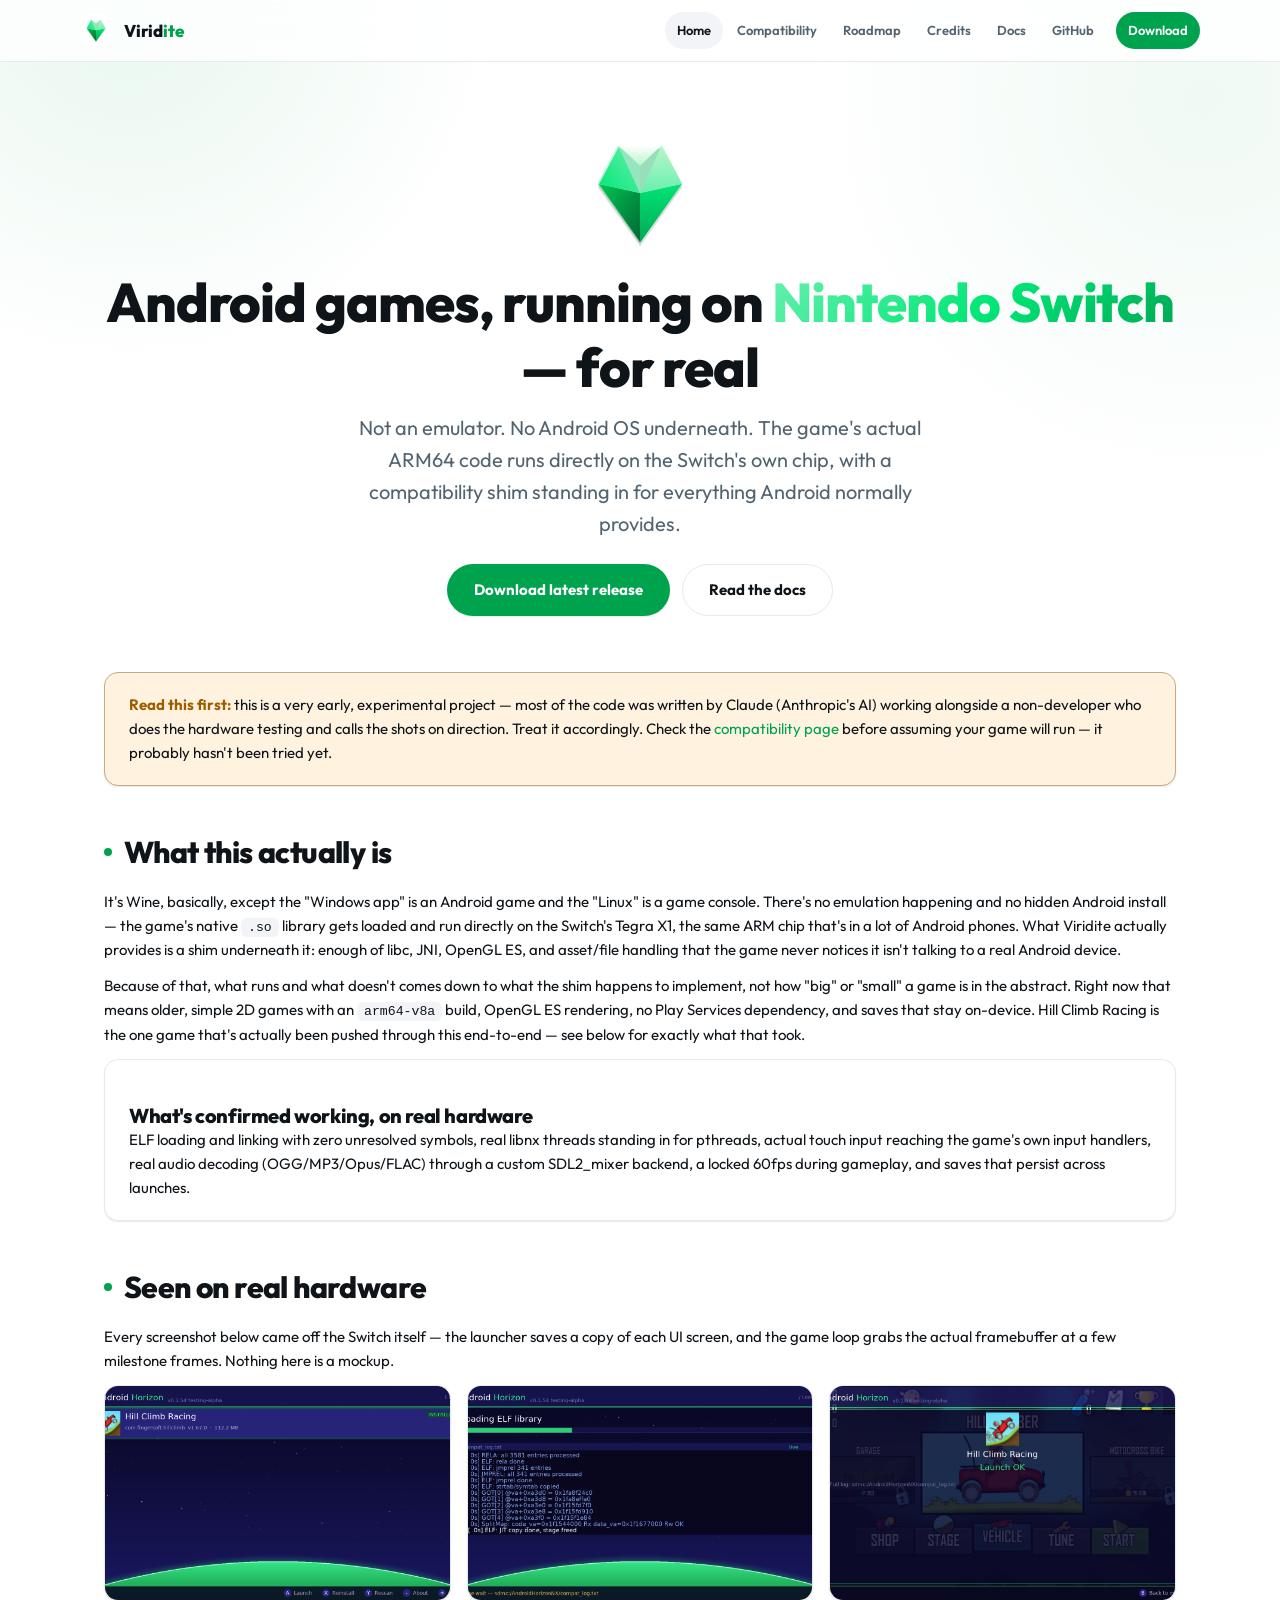
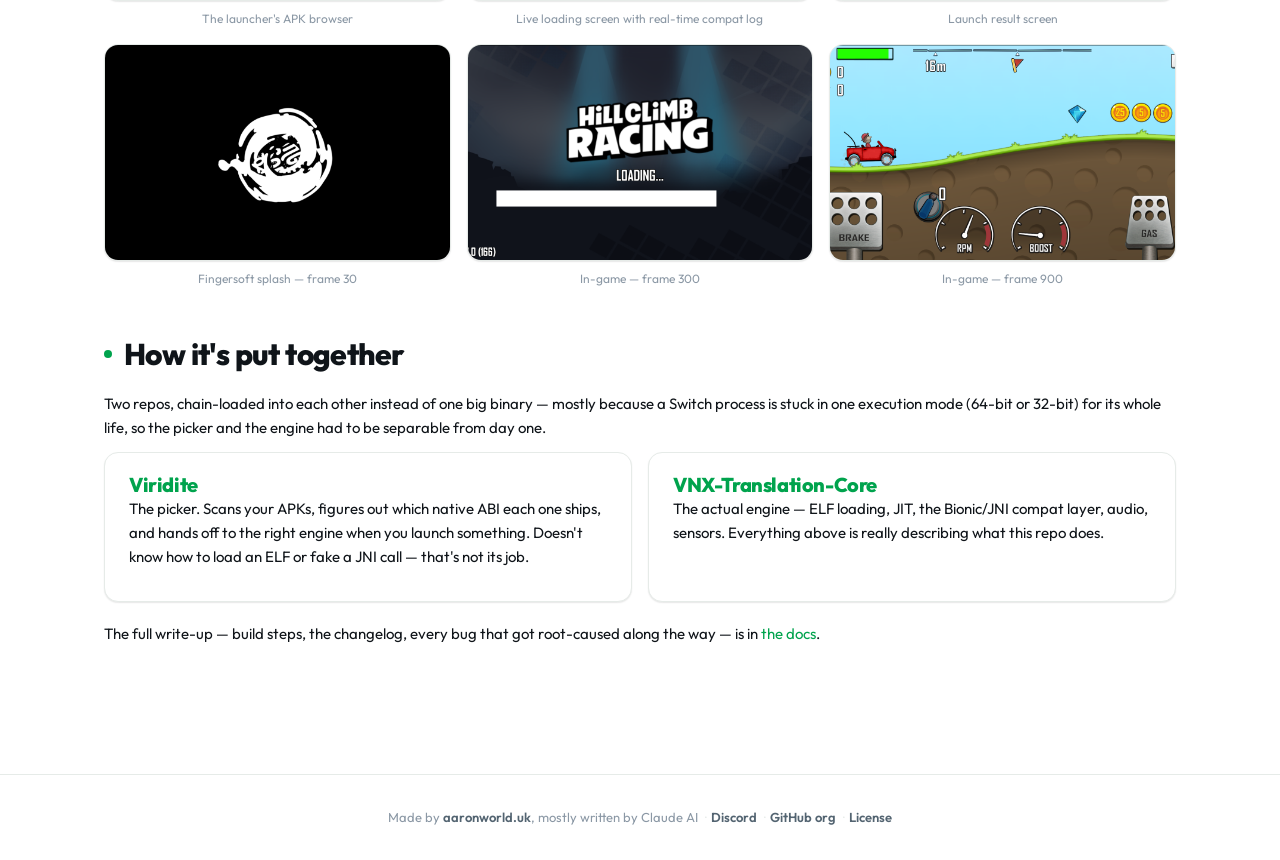
==== index.html @ f09b1d7d "site: point Download at /releases, not /tags The tags page only offers GitHub's auto-generated sourc" ====
<!DOCTYPE html>
<html lang="en">
<head>
<title>Viridite — Android games, natively on Switch</title>
<meta charset="utf-8">
<meta name="viewport" content="width=device-width, initial-scale=1">
<meta name="description" content="A compatibility/translation layer that runs Android NDK games directly on Nintendo Switch's Horizon OS — no Android OS, no emulator.">
<meta property="og:title" content="Viridite">
<meta property="og:description" content="Run Android NDK games natively on Nintendo Switch's Horizon OS — no Android OS, no emulator, no VM.">
<meta property="og:image" content="https://viridite.aaronworld.uk/assets/img/screenshots/ui_menu.png">
<meta property="og:type" content="website">
<meta name="twitter:card" content="summary_large_image">
<link rel="canonical" href="https://viridite.aaronworld.uk/">
<link rel="icon" href="assets/img/logo.svg">
<link rel="stylesheet" href="assets/style.css?v=9">
<script type="application/ld+json">
{
  "@context": "https://schema.org",
  "@type": "SoftwareApplication",
  "name": "Viridite",
  "applicationCategory": "Emulator",
  "operatingSystem": "Nintendo Switch (Horizon OS)",
  "description": "A compatibility/translation layer that runs Android NDK games natively on Nintendo Switch's Horizon OS — no Android OS, no emulator, no VM.",
  "url": "https://viridite.aaronworld.uk/",
  "codeRepository": "https://github.com/Viridite/Viridite",
  "license": "https://github.com/Viridite/Viridite/blob/main/LICENSE",
  "author": { "@type": "Person", "name": "aaronworld.uk", "url": "https://aaronworld.uk" }
}
</script>
</head>

<body>
<header class="site">
  <div class="wrap bar">
    <img class="logo" src="assets/img/logo.svg" alt="">
    <span class="brand">Virid<span>ite</span></span>
    <button type="button" class="nav-toggle" id="nav-toggle" aria-controls="nav-menu" aria-label="Toggle navigation" aria-expanded="false">
      <svg viewBox="0 0 24 24" fill="none" stroke="currentColor" stroke-width="2" stroke-linecap="round"><line x1="3" y1="6" x2="21" y2="6"></line><line x1="3" y1="12" x2="21" y2="12"></line><line x1="3" y1="18" x2="21" y2="18"></line></svg>
    </button>
    <nav class="site" id="nav-menu" aria-label="Main">
      <a href="/" class="active">Home</a>
      <a href="compatibility">Compatibility</a>
      <a href="roadmap">Roadmap</a>
      <a href="credits">Credits</a>
      <a href="docs">Docs</a>
      <a href="https://github.com/Viridite">GitHub</a>
      <a class="cta" href="https://github.com/Viridite/Viridite/releases">Download</a>
    </nav>
  </div>
</header>

<main>
  <div class="wrap">

    <div class="hero">
      <img class="logo-lg" src="assets/img/logo.svg" alt="Viridite logo">
      <h1>Android games, running on <span>Nintendo Switch</span> — for real</h1>
      <p class="tagline">Not an emulator. No Android OS underneath. The game's actual ARM64 code runs directly on the Switch's own chip, with a compatibility shim standing in for everything Android normally provides.</p>
      <div class="btn-row">
        <a class="btn primary" href="https://github.com/Viridite/Viridite/releases">Download latest release</a>
        <a class="btn secondary" href="docs">Read the docs</a>
      </div>
    </div>

    <div class="callout warn">
      <strong>Read this first:</strong> this is a very early, experimental project — most of the code was written by Claude (Anthropic's AI) working alongside a non-developer who does the hardware testing and calls the shots on direction. Treat it accordingly. Check the <a href="compatibility">compatibility page</a> before assuming your game will run — it probably hasn't been tried yet.
    </div>

    <section>
      <h2>What this actually is</h2>
      <p>It's Wine, basically, except the "Windows app" is an Android game and the "Linux" is a game console. There's no emulation happening and no hidden Android install — the game's native <code>.so</code> library gets loaded and run directly on the Switch's Tegra X1, the same ARM chip that's in a lot of Android phones. What Viridite actually provides is a shim underneath it: enough of libc, JNI, OpenGL ES, and asset/file handling that the game never notices it isn't talking to a real Android device.</p>
      <p>Because of that, what runs and what doesn't comes down to what the shim happens to implement, not how "big" or "small" a game is in the abstract. Right now that means older, simple 2D games with an <code>arm64-v8a</code> build, OpenGL ES rendering, no Play Services dependency, and saves that stay on-device. Hill Climb Racing is the one game that's actually been pushed through this end-to-end — see below for exactly what that took.</p>
      <div class="card">
        <h3>What's confirmed working, on real hardware</h3>
        <p style="margin-bottom:0">ELF loading and linking with zero unresolved symbols, real libnx threads standing in for pthreads, actual touch input reaching the game's own input handlers, real audio decoding (OGG/MP3/Opus/FLAC) through a custom SDL2_mixer backend, a locked 60fps during gameplay, and saves that persist across launches.</p>
      </div>
    </section>

    <section>
      <h2>Seen on real hardware</h2>
      <p>Every screenshot below came off the Switch itself — the launcher saves a copy of each UI screen, and the game loop grabs the actual framebuffer at a few milestone frames. Nothing here is a mockup.</p>
      <div class="shots">
        <figure>
          <div class="frame"><img src="assets/img/screenshots/ui_menu.png" alt="APK browser" loading="lazy" decoding="async"></div>
          <figcaption>The launcher's APK browser</figcaption>
        </figure>
        <figure>
          <div class="frame"><img src="assets/img/screenshots/ui_loading.png" alt="Loading screen" loading="lazy" decoding="async"></div>
          <figcaption>Live loading screen with real-time compat log</figcaption>
        </figure>
        <figure>
          <div class="frame"><img src="assets/img/screenshots/ui_result.png" alt="Result screen" loading="lazy" decoding="async"></div>
          <figcaption>Launch result screen</figcaption>
        </figure>
        <figure>
          <div class="frame"><img src="assets/img/screenshots/game_frame30.png" alt="Game splash frame" loading="lazy" decoding="async"></div>
          <figcaption>Fingersoft splash — frame 30</figcaption>
        </figure>
        <figure>
          <div class="frame"><img src="assets/img/screenshots/game_frame300.png" alt="Game frame 300" loading="lazy" decoding="async"></div>
          <figcaption>In-game — frame 300</figcaption>
        </figure>
        <figure>
          <div class="frame"><img src="assets/img/screenshots/game_frame900.png" alt="Game frame 900" loading="lazy" decoding="async"></div>
          <figcaption>In-game — frame 900</figcaption>
        </figure>
      </div>
    </section>

    <section>
      <h2>How it's put together</h2>
      <p>Two repos, chain-loaded into each other instead of one big binary — mostly because a Switch process is stuck in one execution mode (64-bit or 32-bit) for its whole life, so the picker and the engine had to be separable from day one.</p>
      <div class="repo-links">
        <div class="card">
          <h3><a href="https://github.com/Viridite/Viridite">Viridite</a></h3>
          <p>The picker. Scans your APKs, figures out which native ABI each one ships, and hands off to the right engine when you launch something. Doesn't know how to load an ELF or fake a JNI call — that's not its job.</p>
        </div>
        <div class="card">
          <h3><a href="https://github.com/Viridite/VNX-Translation-Core">VNX-Translation-Core</a></h3>
          <p>The actual engine — ELF loading, JIT, the Bionic/JNI compat layer, audio, sensors. Everything above is really describing what this repo does.</p>
        </div>
      </div>
      <p style="margin-top:var(--sp-5)">The full write-up — build steps, the changelog, every bug that got root-caused along the way — is in <a href="docs">the docs</a>.</p>
    </section>

  </div>
</main>

<footer class="site">
  <div class="wrap">
    Made by <a href="https://aaronworld.uk">aaronworld.uk</a>, mostly written by Claude AI
    <span class="dot">·</span><a href="https://discord.gg/EXpgrAJh">Discord<span id="discord-count"></span></a>
    <span class="dot">·</span><a href="https://github.com/Viridite">GitHub org</a>
    <span class="dot">·</span><a href="https://github.com/Viridite/Viridite/blob/main/LICENSE">License</a>
  </div>
</footer>

<script>
(function () {
  var toggle = document.getElementById("nav-toggle");
  var menu = document.getElementById("nav-menu");
  if (!toggle || !menu) return;
  toggle.addEventListener("click", function () {
    var open = menu.classList.toggle("open");
    toggle.setAttribute("aria-expanded", open ? "true" : "false");
  });
  menu.querySelectorAll("a").forEach(function (a) {
    a.addEventListener("click", function () {
      menu.classList.remove("open");
      toggle.setAttribute("aria-expanded", "false");
    });
  });
})();
</script>

<script>
(function () {
  var ONLINE_THRESHOLD = 25;
  fetch("https://discord.com/api/guilds/1523655566851969034/widget.json")
    .then(function (r) { return r.ok ? r.json() : null; })
    .then(function (data) {
      if (data && typeof data.presence_count === "number" && data.presence_count >= ONLINE_THRESHOLD) {
        document.getElementById("discord-count").textContent = " (" + data.presence_count + " online)";
      }
    })
    .catch(function () {});
})();
</script>
</body>
</html>
---- assets/style.css ----
/* Outfit — a geometric humanist sans under the SIL Open Font License (free
   for any use), used as a clean, license-safe stand-in for Google Sans /
   Product Sans (which are proprietary). Served from Google Fonts (OFL). */
@import url('https://fonts.googleapis.com/css2?family=Outfit:wght@400;500;600;700;800&display=swap');

/* ═══════════════════════════════════════════════════════════════════════
   Viridite — design system v2

   Rebuilt from scratch. Two real reference points instead of vibes:

   1. Color — the Viridite jade palette (light + dark blocks below):
      sky #0e0d35 (corner) → #17165a (mid), planet #31e783 (highlight) →
      #21b74c (shadow). Every accent below is a WCAG-checked descendant of
      those exact pixels, not a re-guess (see the light/dark blocks).

   2. Structure — pulled from Bluesky's actual open-source client
      (bluesky-social/social-app, src/alf/): system-ui-first font stack,
      and their breakpoint philosophy (~500 / ~800 / ~1300) instead of the
      conventional 768/1024 pair, which is what's used below. Not their
      blue — that's a different product's brand color, not "inspiration."

   Type/spacing are on real modular scales instead of ad hoc values so
   every page shares one rhythm rather than each hero picking its own
   font-size inline (the old version did this — gone now).
   ═══════════════════════════════════════════════════════════════════════ */

:root {
  /* ---- Light palette (default) ---- */
  --bg:          #ffffff;
  --bg-alt:      #f7f8fa;
  --surface:     #ffffff;
  --surface-2:   #f2f4f7;
  --text:        #0f1419;
  --text-dim:    #536471;
  --text-mute:   #8b98a5;
  --border:      #e6ebe8;
  --accent:      #00a34d;
  --accent-hover:#008a41;
  --accent-ink:  #ffffff;
  --warn:        #a15c00;
  --warn-bg:     #fff3e0;
  --danger:      #d5304f;
  --danger-bg:   #fdecee;
  --shadow-sm:   0 1px 2px rgba(15, 20, 25, 0.06), 0 1px 1px rgba(15, 20, 25, 0.04);
  --shadow-md:   0 8px 24px rgba(15, 20, 25, 0.08), 0 2px 6px rgba(15, 20, 25, 0.05);
  --shadow-lg:   0 20px 48px rgba(15, 20, 25, 0.12), 0 6px 16px rgba(15, 20, 25, 0.06);
  color-scheme: light;

  /* ---- Radii ---- */
  --radius-sm:   8px;
  --radius-md:   14px;
  --radius-lg:   22px;
  --radius-pill: 999px;

  /* ---- Type scale (modular, ~1.2 ratio) ---- */
  --fs-xs:   0.75rem;
  --fs-sm:   0.8125rem;
  --fs-base: 0.9375rem;
  --fs-md:   1.0625rem;
  --fs-lg:   1.25rem;
  --fs-xl:   1.5rem;
  --fs-2xl:  1.875rem;
  --fs-3xl:  2.25rem;
  --fs-hero: clamp(2rem, 4.4vw, 3.05rem);

  /* ---- Spacing scale (4px base) ---- */
  --sp-1: 4px;  --sp-2: 8px;   --sp-3: 12px;  --sp-4: 16px;
  --sp-5: 20px; --sp-6: 24px;  --sp-8: 32px;  --sp-10: 40px;
  --sp-12: 48px; --sp-16: 64px; --sp-20: 80px;

  --max-w: 1120px;
  --font-sans: "Outfit", system-ui, -apple-system, BlinkMacSystemFont, "Segoe UI", Roboto, Helvetica, Arial, sans-serif, "Apple Color Emoji", "Segoe UI Emoji";
  --font-mono: ui-monospace, SFMono-Regular, Menlo, Consolas, monospace;
}

/* ---- Dark palette — "inside a green gemstone": deep teal-green darks with a
   jade accent, fitting the name (Viridite is a green mineral), not navy. ---- */
@media (prefers-color-scheme: dark) {
  :root {
    --bg:        #06140f;
    --bg-alt:    #0a1e16;
    --surface:   #0f2a20;
    --surface-2: #14352a;
    --text:      #e6f1ea;
    --text-dim:  #9db8ab;
    --text-mute: #6d8a7c;
    --border:    #245043;
    --accent:    #00e676;
    --accent-hover:#5cf29e;
    --accent-ink:#04140c;
    --warn:      #f0b94d;
    --warn-bg:   rgba(240, 185, 77, 0.14);
    --danger:    #ff6b7f;
    --danger-bg: rgba(255, 107, 127, 0.14);
    /* A literal drop shadow barely registers when the page itself is
       already near-black — nothing for it to read as "darker than."
       Elevation here comes from the (now much brighter) border above;
       these just add a soft ambient glow instead of trying to fake a cast
       shadow that dark-on-dark can't actually show. */
    --shadow-sm: 0 1px 0 rgba(255, 255, 255, 0.03) inset, 0 2px 6px rgba(0, 0, 0, 0.3);
    --shadow-md: 0 1px 0 rgba(255, 255, 255, 0.04) inset, 0 10px 28px rgba(0, 0, 0, 0.35);
    --shadow-lg: 0 1px 0 rgba(255, 255, 255, 0.05) inset, 0 26px 60px rgba(0, 0, 0, 0.45);
    color-scheme: dark;
  }
}

/* ═══════════════════════════ Reset + base ═══════════════════════════ */

* { box-sizing: border-box; }
html { scroll-behavior: smooth; scroll-padding-top: 84px; }

html, body {
  margin: 0;
  padding: 0;
  background: var(--bg);
  color: var(--text);
  overflow-x: hidden;
}

body {
  font-family: var(--font-sans);
  line-height: 1.6;
  font-size: var(--fs-base);
  -webkit-font-smoothing: antialiased;
  background-image:
    radial-gradient(620px circle at 10% 0%, color-mix(in srgb, var(--accent) 9%, transparent), transparent 60%),
    radial-gradient(720px circle at 94% 4%, color-mix(in srgb, var(--accent) 6%, transparent), transparent 55%);
  background-repeat: no-repeat;
}

h1, h2, h3, h4 { line-height: 1.2; letter-spacing: -0.02em; margin: 0; font-weight: 800; }
h1 { font-size: var(--fs-hero); }
h2 { font-size: var(--fs-2xl); }
h3 { font-size: var(--fs-lg); }
h4 { font-size: var(--fs-md); }
p  { margin: 0 0 var(--sp-3); }

a { color: var(--accent); text-decoration: none; }
a:hover { text-decoration: underline; }
img { max-width: 100%; display: block; }

:focus-visible {
  outline: 2px solid var(--accent);
  outline-offset: 2px;
  border-radius: 4px;
}

code, pre { font-family: var(--font-mono); }
code {
  background: var(--surface-2);
  padding: 2px 7px;
  border-radius: 6px;
  font-size: 0.88em;
}
pre {
  background: var(--bg-alt);
  border: 1px solid var(--border);
  border-radius: var(--radius-md);
  padding: var(--sp-5) var(--sp-6);
  overflow-x: auto;
  font-size: var(--fs-sm);
  box-shadow: var(--shadow-sm);
}
pre code { background: none; padding: 0; }

.wrap { max-width: var(--max-w); margin: 0 auto; padding: 0 var(--sp-6); }

/* ═══════════════════════════ Header / nav ═══════════════════════════ */

header.site {
  position: sticky;
  top: 0;
  z-index: 30;
  background: color-mix(in srgb, var(--bg) 80%, transparent);
  backdrop-filter: blur(14px) saturate(1.4);
  -webkit-backdrop-filter: blur(14px) saturate(1.4);
  border-bottom: 1px solid var(--border);
}

header.site .bar {
  display: flex;
  align-items: center;
  gap: var(--sp-3);
  padding: var(--sp-3) 0;
  min-width: 0;
}

/* The gem logo is designed to sit on white — give it a white tile so it reads
   correctly on any header background (incl. dark mode). */
header.site img.logo { width: 32px; height: 32px; border-radius: 9px; flex-shrink: 0; background: #fff; padding: 3px; }

header.site .brand {
  font-weight: 800;
  font-size: var(--fs-md);
  letter-spacing: -0.01em;
  color: var(--text);
  white-space: nowrap;
}
header.site .brand span { color: var(--accent); }

nav.site {
  margin-left: auto;
  display: flex;
  align-items: center;
  gap: 2px;
  font-size: var(--fs-sm);
}

nav.site a {
  color: var(--text-dim);
  font-weight: 600;
  padding: var(--sp-2) var(--sp-3);
  border-radius: var(--radius-pill);
  white-space: nowrap;
  transition: background 0.15s ease, color 0.15s ease;
}
nav.site a:hover { background: var(--surface-2); color: var(--text); text-decoration: none; }
nav.site a.active { color: var(--text); background: var(--surface-2); }

nav.site a.cta {
  color: var(--accent-ink);
  background: var(--accent);
  margin-left: var(--sp-2);
}
nav.site a.cta:hover { background: var(--accent-hover); color: var(--accent-ink); }

/* Hamburger toggle — hidden on wide screens, real menu button on narrow */
.nav-toggle {
  display: none;
  margin-left: auto;
  width: 40px;
  height: 40px;
  border: 1px solid var(--border);
  border-radius: var(--radius-sm);
  background: var(--surface);
  color: var(--text);
  cursor: pointer;
  align-items: center;
  justify-content: center;
  flex-shrink: 0;
}
.nav-toggle svg { width: 20px; height: 20px; }

@media (max-width: 800px) {
  .nav-toggle { display: flex; }
  nav.site {
    margin-left: 0;
    position: fixed;
    inset: 65px 0 0 0;
    flex-direction: column;
    align-items: stretch;
    gap: 0;
    background: var(--bg);
    padding: var(--sp-4) var(--sp-6);
    font-size: var(--fs-md);
    transform: translateY(-8px);
    opacity: 0;
    pointer-events: none;
    transition: opacity 0.15s ease, transform 0.15s ease;
    overflow-y: auto;
  }
  nav.site.open { opacity: 1; transform: translateY(0); pointer-events: auto; }
  nav.site a { padding: var(--sp-4) var(--sp-2); border-radius: 0; border-bottom: 1px solid var(--border); }
  nav.site a.cta { margin: var(--sp-4) 0 0; text-align: center; border-radius: var(--radius-pill); border-bottom: none; }
}

/* ═══════════════════════════ Layout / hero ═══════════════════════════ */

main { padding: var(--sp-2) 0 var(--sp-20); }

.hero { text-align: center; padding: var(--sp-16) 0 var(--sp-4); }
.hero.compact { padding: var(--sp-8) 0 var(--sp-2); }

.hero img.logo-lg {
  width: 116px; height: 116px;
  display: block;
  margin: 0 auto var(--sp-5);   /* block img isn't centred by text-align — do it here */
  background: #fff;             /* logo is designed to sit on white */
  padding: 0;                   /* gem sits flush, no gap */
  box-shadow: none;             /* no glow/halo — flat and flush */
}

.hero h1 { font-size: clamp(2.2rem, 5vw, 3.4rem); }
/* Jade gradient wordmark for the accented phrase. */
.hero h1 span {
  color: var(--accent);
  background: linear-gradient(135deg, #69F0AE, #00E676 55%, #00A854);
  -webkit-background-clip: text;
  background-clip: text;
  -webkit-text-fill-color: transparent;
}

.hero p.tagline {
  font-size: var(--fs-lg);
  color: var(--text-dim);
  max-width: 620px;
  margin: var(--sp-3) auto var(--sp-6);
}

.btn-row { display: flex; gap: var(--sp-3); justify-content: center; flex-wrap: wrap; margin-bottom: var(--sp-2); }

.btn {
  display: inline-flex;
  align-items: center;
  gap: var(--sp-2);
  padding: 13px 26px;
  border-radius: var(--radius-pill);
  font-weight: 700;
  font-size: var(--fs-base);
  border: 1px solid transparent;
  cursor: pointer;
  transition: transform 0.15s ease, filter 0.15s ease, background 0.15s ease, box-shadow 0.15s ease;
}
.btn:hover { text-decoration: none; transform: translateY(-1px); }
.btn:active { transform: translateY(0); }
.btn.primary { background: var(--accent); color: var(--accent-ink); box-shadow: var(--shadow-sm); }
.btn.primary:hover { background: var(--accent-hover); box-shadow: var(--shadow-md); }
.btn.secondary { background: var(--surface); color: var(--text); border-color: var(--border); }
.btn.secondary:hover { border-color: var(--accent); background: var(--surface-2); }

/* ═══════════════════════════ Callouts / cards ═══════════════════════════ */

.callout {
  border: 1px solid var(--border);
  background: var(--surface);
  border-radius: var(--radius-md);
  padding: var(--sp-5) var(--sp-6);
  margin: var(--sp-8) 0;
  box-shadow: var(--shadow-sm);
}
.callout.warn { border-color: color-mix(in srgb, var(--warn) 45%, var(--border)); background: var(--warn-bg); }
.callout.warn strong { color: var(--warn); }

section { margin: var(--sp-12) 0; }
section h2 {
  display: flex; align-items: center; gap: var(--sp-3);
  margin-bottom: var(--sp-5);
}
section h2::before { content: ""; width: 8px; height: 8px; border-radius: 50%; background: var(--accent); flex-shrink: 0; }
section h3 { margin-top: var(--sp-6); }

.card {
  background: var(--surface);
  border: 1px solid var(--border);
  border-radius: var(--radius-md);
  padding: var(--sp-5) var(--sp-6);
  box-shadow: var(--shadow-sm);
  transition: transform 0.18s ease, box-shadow 0.18s ease, border-color 0.18s ease;
}
.card:hover { transform: translateY(-3px); box-shadow: var(--shadow-md); border-color: color-mix(in srgb, var(--accent) 35%, var(--border)); }

.grid-2 { display: grid; grid-template-columns: 1fr 1fr; gap: var(--sp-5); }

.shots { display: grid; grid-template-columns: repeat(3, 1fr); gap: var(--sp-4); }
.shots figure { margin: 0; }
.shots .frame {
  border-radius: var(--radius-md);
  overflow: hidden;
  border: 1px solid var(--border);
  box-shadow: var(--shadow-sm);
  transition: transform 0.2s ease, box-shadow 0.2s ease;
  /* Real hardware captures vary wildly in content (a loading screen at
     frame 30 is mostly solid black; a menu screen is colorful) — without
     a background of its own, a dark capture visually disappears into a
     dark page instead of reading as a deliberate screenshot. */
  background: var(--bg-alt);
  aspect-ratio: 16 / 10;
}
.shots .frame:hover { transform: translateY(-4px) scale(1.01); box-shadow: var(--shadow-md); }
.shots img { width: 100%; height: 100%; object-fit: cover; }
.shots figcaption { font-size: var(--fs-xs); color: var(--text-mute); text-align: center; margin-top: var(--sp-2); }

.repo-links { display: flex; gap: var(--sp-4); flex-wrap: wrap; }
.repo-links .card { flex: 1 1 240px; }
.repo-links .card h3 { margin-top: 0; }

ul.plain, ol.plain { padding-left: 1.3em; margin: 0; }
ul.plain li, ol.plain li { margin-bottom: var(--sp-2); }

/* ═══════════════════════════ Tables ═══════════════════════════ */

.table-wrap {
  border-radius: var(--radius-md);
  border: 1px solid var(--border);
  overflow-x: auto;
  overflow-y: hidden;
  -webkit-overflow-scrolling: touch;
  box-shadow: var(--shadow-sm);
}
table { width: 100%; min-width: 560px; border-collapse: collapse; background: var(--surface); }
th, td { padding: var(--sp-4) var(--sp-5); text-align: left; overflow-wrap: anywhere; border-bottom: 1px solid var(--border); vertical-align: top; }
tbody tr:last-child td { border-bottom: none; }
tbody tr:hover td { background: var(--surface-2); }
th { color: var(--text-mute); font-size: var(--fs-xs); text-transform: uppercase; letter-spacing: 0.06em; background: var(--bg-alt); }

.pill {
  display: inline-flex; align-items: center; gap: 6px;
  padding: 4px 12px; border-radius: var(--radius-pill);
  font-weight: 700; font-size: var(--fs-sm); white-space: nowrap;
}
.pill.ok { color: var(--accent); background: color-mix(in srgb, var(--accent) 16%, transparent); }
.pill.no { color: var(--danger); background: color-mix(in srgb, var(--danger) 14%, transparent); }
/* Flawless — the top tier: a filled accent chip so it reads as best-in-class. */
.pill.flawless {
  color: #fff;
  background: linear-gradient(135deg, var(--accent), color-mix(in srgb, var(--accent) 60%, #0a7d43));
  box-shadow: 0 1px 6px color-mix(in srgb, var(--accent) 45%, transparent);
}

/* ═══════════════════════════ Compat list controls ═══════════════════════════ */

.compat-controls { display: flex; gap: var(--sp-3); flex-wrap: wrap; align-items: center; margin-bottom: var(--sp-5); }
.search-input, .sort-select {
  font: inherit; padding: 10px var(--sp-4); border-radius: var(--radius-pill);
  border: 1px solid var(--border); background: var(--surface); color: var(--text);
}
.search-input { flex: 1 1 220px; min-width: 180px; }
.search-input:focus, .sort-select:focus { outline: 2px solid color-mix(in srgb, var(--accent) 50%, transparent); outline-offset: 1px; }

.tabs { display: inline-flex; gap: 4px; background: var(--surface-2); border-radius: var(--radius-pill); padding: 4px; }
.compat-showfail { display: inline-flex; align-items: center; gap: 6px; font-size: var(--fs-sm); color: var(--text-dim); cursor: pointer; user-select: none; }
.compat-showfail input { accent-color: var(--accent); cursor: pointer; }
.tab {
  font: inherit; font-weight: 700; font-size: var(--fs-sm);
  padding: 8px 16px; border: none; border-radius: var(--radius-pill);
  background: transparent; color: var(--text-dim); cursor: pointer;
  transition: background 0.15s ease, color 0.15s ease;
}
.tab:hover { color: var(--text); }
.tab.active { background: var(--surface); color: var(--text); box-shadow: var(--shadow-sm); }

tr.publisher-row th { background: var(--bg-alt); color: var(--text-mute); font-size: var(--fs-xs); text-transform: uppercase; letter-spacing: 0.06em; padding: 10px var(--sp-5); }
tr.version-row td { background: var(--bg-alt); }
.version-toggle { cursor: pointer; color: var(--accent); font-weight: 600; font-size: var(--fs-sm); background: var(--bg-alt); }
.version-toggle:hover { text-decoration: underline; }

.icon-wrap { position: relative; display: inline-block; vertical-align: middle; margin-right: 10px; }
.icon-wrap img { border-radius: 8px; }
.icon-wrap.blurred img { filter: blur(8px); }
.mature-badge {
  position: absolute; inset: 0; display: flex; align-items: center; justify-content: center;
  font-size: 0.62rem; font-weight: 800; color: #fff; background: rgba(0,0,0,0.45); border-radius: 8px;
}
.blurred-text { filter: blur(5px); transition: filter 0.15s ease; }
.mature-row { cursor: pointer; }
.mature-row:hover .blurred-text, .mature-row:hover .icon-wrap.blurred img { filter: blur(3px); }

/* ═══════════════════════════ Roadmap board ═══════════════════════════ */

.board { display: grid; grid-template-columns: repeat(3, 1fr); gap: var(--sp-5); align-items: start; }
.board-col h3 { font-size: var(--fs-xs); text-transform: uppercase; letter-spacing: 0.06em; color: var(--text-mute); font-weight: 700; margin: 0 0 var(--sp-4); }
.board-items { display: flex; flex-direction: column; gap: var(--sp-4); }
.board-item h4 { margin: var(--sp-2) 0 6px; }
.board-item p { margin: 0; color: var(--text-dim); font-size: var(--fs-sm); }
.team-pill { font-size: var(--fs-xs); padding: 3px 10px; }
.team-cores   { color: var(--accent); background: color-mix(in srgb, var(--accent) 16%, transparent); }
.team-website { color: #3b82f6; background: color-mix(in srgb, #3b82f6 16%, transparent); }
.team-testing { color: var(--warn); background: color-mix(in srgb, var(--warn) 16%, transparent); }
.team-other   { color: var(--text-mute); background: var(--surface-2); }

/* ═══════════════════════════ Docs sidebar layout ═══════════════════════════ */

.docs-layout { display: grid; grid-template-columns: 220px 1fr; gap: var(--sp-10); align-items: start; }
.docs-sidebar {
  position: sticky; top: 84px;
  display: flex; flex-direction: column; gap: 2px;
  font-size: var(--fs-sm);
  max-height: calc(100vh - 100px);
  overflow-y: auto;
}
.docs-sidebar a {
  color: var(--text-dim); font-weight: 600; padding: 7px var(--sp-3);
  border-radius: var(--radius-sm); border-left: 2px solid transparent;
}
.docs-sidebar a:hover { color: var(--text); text-decoration: none; background: var(--surface-2); }
.docs-sidebar a.active { color: var(--accent); border-left-color: var(--accent); background: color-mix(in srgb, var(--accent) 8%, transparent); }
.docs-content { min-width: 0; }
.docs-content section { margin: 0 0 var(--sp-16); scroll-margin-top: 84px; }
.docs-content section:last-child { margin-bottom: 0; }

/* ═══════════════════════════ Forms ═══════════════════════════ */

.field { margin-bottom: var(--sp-6); }
.field label { display: block; font-weight: 700; margin-bottom: 6px; }
.field p.hint { color: var(--text-mute); font-size: var(--fs-sm); margin: 0 0 var(--sp-2); }
.field input[type="text"], .field input[type="url"], .field textarea {
  width: 100%; background: var(--bg-alt); border: 1px solid var(--border);
  border-radius: var(--radius-sm); color: var(--text); padding: 10px 12px;
  font-size: var(--fs-base); font-family: inherit;
}
.field input[type="file"] { display: block; margin-bottom: var(--sp-2); font-size: var(--fs-sm); color: var(--text-dim); }
.field .filename { font-size: var(--fs-xs); color: var(--accent); margin: 0 0 6px; display: none; }
.field textarea { font-family: var(--font-mono); font-size: var(--fs-sm); min-height: 140px; resize: vertical; }
.field input:focus, .field textarea:focus { outline: none; border-color: var(--accent); }

#status { margin-top: var(--sp-5); padding: 14px 18px; border-radius: var(--radius-md); display: none; }
#status.ok  { display: block; background: color-mix(in srgb, var(--accent) 14%, transparent); border: 1px solid var(--accent); }
#status.err { display: block; background: var(--danger-bg); border: 1px solid var(--danger); }
#status.pending { display: block; background: var(--surface-2); border: 1px solid var(--border); }
button[type="submit"]:disabled { opacity: 0.6; cursor: default; }

/* ═══════════════════════════ Footer ═══════════════════════════ */

footer.site { border-top: 1px solid var(--border); padding: var(--sp-8) 0; color: var(--text-mute); font-size: var(--fs-sm); text-align: center; }
footer.site a { color: var(--text-dim); font-weight: 600; }
footer.site a:hover { color: var(--accent); }
footer.site .dot { color: var(--border); margin: 0 4px; }

/* ═══════════════════════════ Responsive ═══════════════════════════ */

@media (max-width: 1300px) {
  .docs-layout { grid-template-columns: 180px 1fr; gap: var(--sp-6); }
}

@media (max-width: 800px) {
  .grid-2, .shots, .board { grid-template-columns: 1fr; }
  .hero { padding: var(--sp-10) 0 var(--sp-2); }
  section { margin: var(--sp-10) 0; }
  .compat-controls { flex-direction: column; align-items: stretch; }
  .tabs { align-self: flex-start; }
  .docs-layout { grid-template-columns: 1fr; }
  .docs-sidebar { position: static; flex-direction: row; flex-wrap: wrap; max-height: none; margin-bottom: var(--sp-6); border-bottom: 1px solid var(--border); padding-bottom: var(--sp-4); }
  .docs-sidebar a { border-left: none; border-bottom: 2px solid transparent; }
  .docs-sidebar a.active { border-left-color: transparent; border-bottom-color: var(--accent); }
}

@media (max-width: 500px) {
  .wrap { padding: 0 var(--sp-4); }
  header.site .brand { font-size: var(--fs-base); }
  .hero { padding: var(--sp-8) 0 var(--sp-2); }
  .hero p.tagline { font-size: var(--fs-md); }
  .btn { padding: 12px 20px; font-size: var(--fs-sm); }
  .card { padding: var(--sp-4) var(--sp-5); }
  section { margin: var(--sp-8) 0; }
  th, td { padding: var(--sp-3); }
}

/* ═══════════════════════════ Credits reel ═══════════════════════════ */
/* The reel is a fixed-height scroll container the JS nudges by 1px like
   rolling end credits; without a bounded height + overflow it just dumped
   everything unstyled. */
#reel-wrap { position: relative; max-width: 760px; margin: 0 auto; }
#reel {
  height: min(62vh, 560px);
  overflow-y: auto;
  scrollbar-width: none;
  -ms-overflow-style: none;
  padding: var(--sp-10) 0;
  -webkit-mask-image: linear-gradient(to bottom, transparent, #000 9%, #000 91%, transparent);
  mask-image: linear-gradient(to bottom, transparent, #000 9%, #000 91%, transparent);
}
#reel::-webkit-scrollbar { display: none; }

.credit-category { text-align: center; margin-bottom: var(--sp-12); }
.credit-category h3 {
  color: var(--accent);
  font-size: var(--fs-sm);
  text-transform: uppercase;
  letter-spacing: 0.09em;
  margin-bottom: var(--sp-5);
}
.credit-people { display: flex; flex-wrap: wrap; justify-content: center; gap: var(--sp-3); }
.credit-person {
  display: flex; flex-direction: column; align-items: center; gap: var(--sp-2);
  width: 100px; padding: var(--sp-3);
  color: var(--text); font-weight: 600; font-size: var(--fs-sm);
  border-radius: var(--radius-md);
  transition: background 0.15s ease, transform 0.15s ease;
}
.credit-person:hover { background: var(--surface-2); transform: translateY(-2px); text-decoration: none; }
.credit-person img {
  width: 56px; height: 56px; border-radius: 50%;
  border: 2px solid var(--border); background: var(--surface-2);
}
.credit-person span { word-break: break-word; text-align: center; line-height: 1.3; }
.credit-hint { text-align: center; color: var(--text-mute); font-size: var(--fs-sm); margin-top: var(--sp-4); }
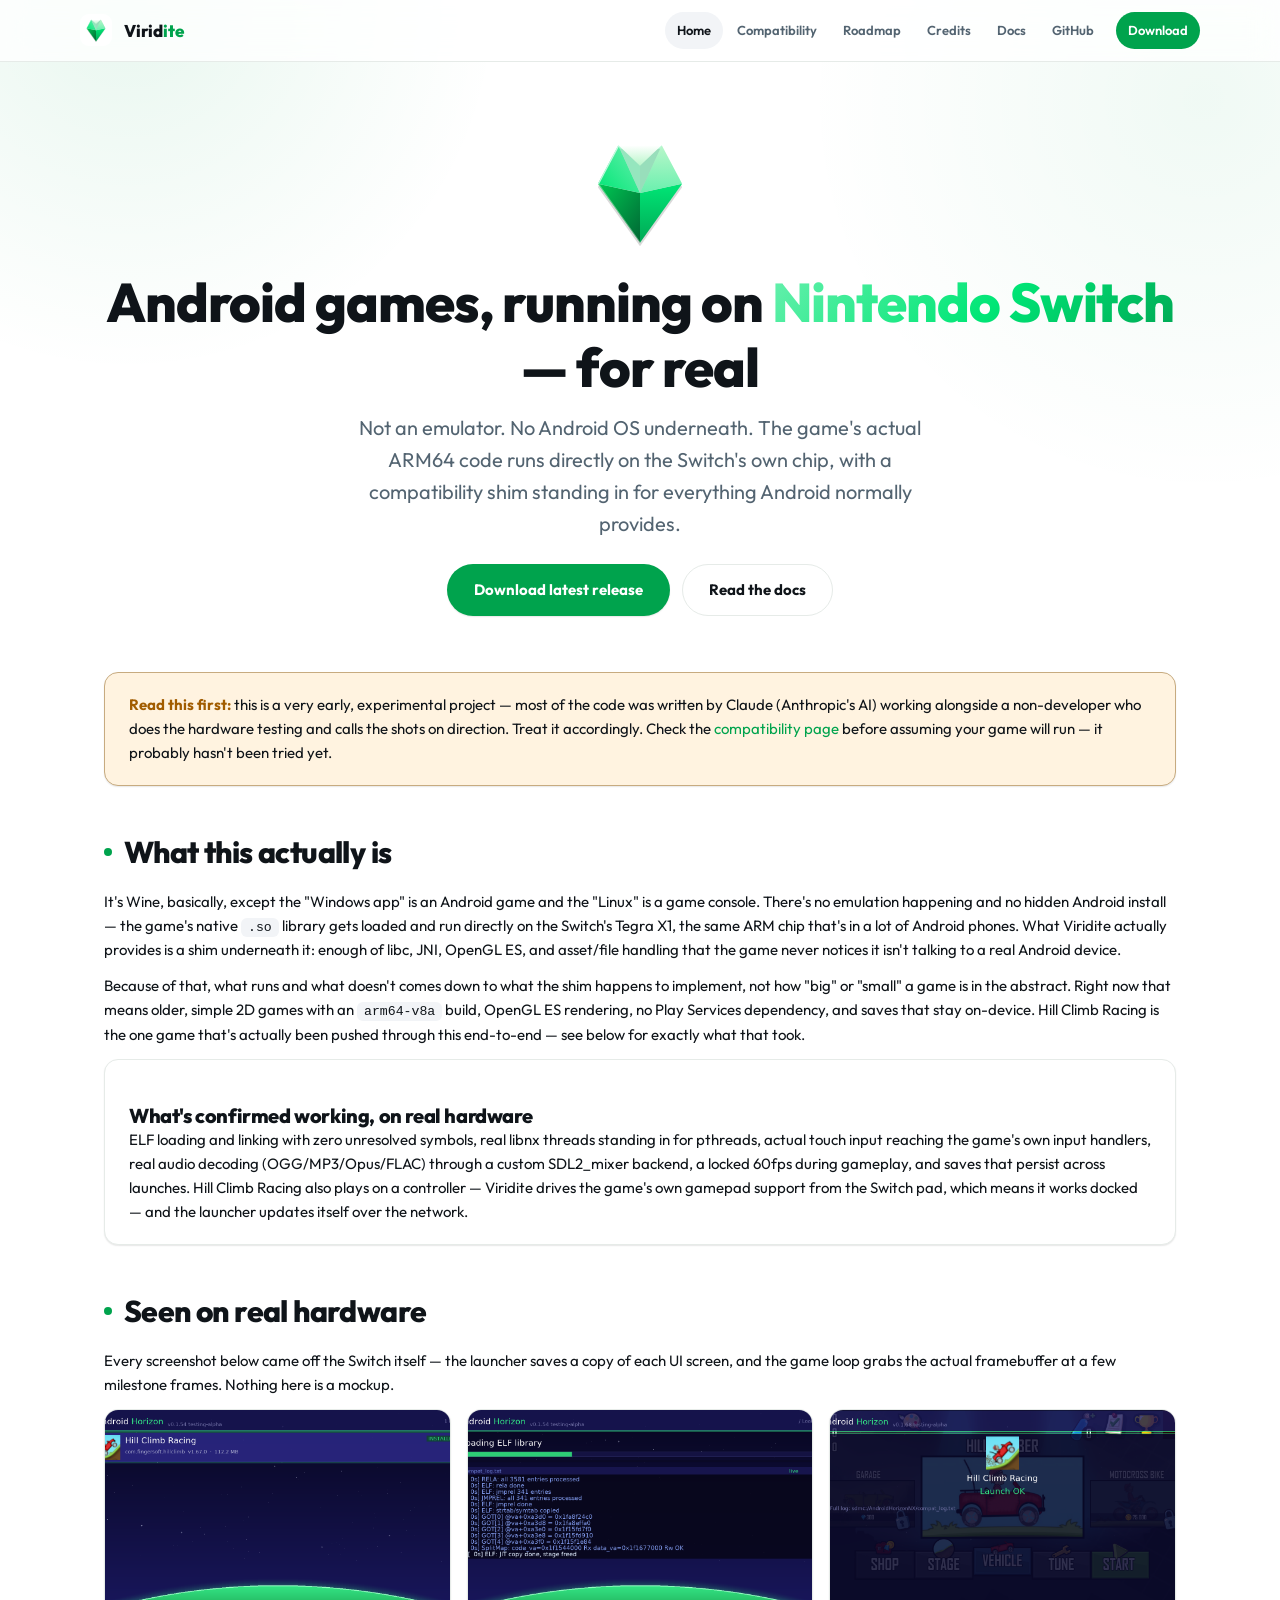
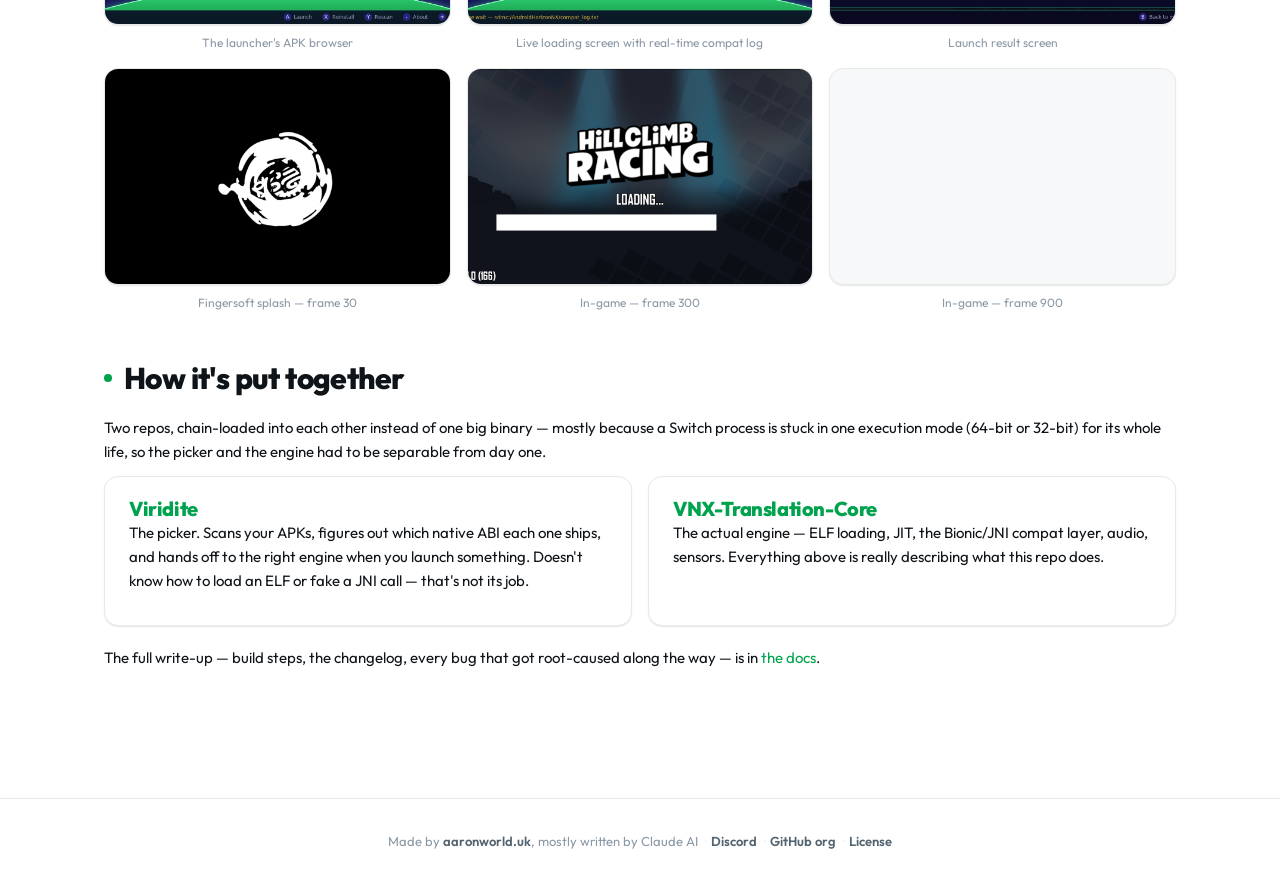
==== commit f458426a: "docs: document controllers, updating, and game management The Controls page still said "Handheld mod" ====
--- a/index.html
+++ b/index.html
@@ -44,7 +44,7 @@
       <a href="credits">Credits</a>
       <a href="docs">Docs</a>
       <a href="https://github.com/Viridite">GitHub</a>
-      <a class="cta" href="https://github.com/Viridite/Viridite/releases">Download</a>
+      <a class="cta" href="download">Download</a>
     </nav>
   </div>
 </header>
@@ -57,7 +57,7 @@
       <h1>Android games, running on <span>Nintendo Switch</span> — for real</h1>
       <p class="tagline">Not an emulator. No Android OS underneath. The game's actual ARM64 code runs directly on the Switch's own chip, with a compatibility shim standing in for everything Android normally provides.</p>
       <div class="btn-row">
-        <a class="btn primary" href="https://github.com/Viridite/Viridite/releases">Download latest release</a>
+        <a class="btn primary" href="https://github.com/Viridite/Viridite/releases" data-latest-download data-latest-label="Download %s">Download latest release</a>
         <a class="btn secondary" href="docs">Read the docs</a>
       </div>
     </div>
@@ -72,7 +72,7 @@
       <p>Because of that, what runs and what doesn't comes down to what the shim happens to implement, not how "big" or "small" a game is in the abstract. Right now that means older, simple 2D games with an <code>arm64-v8a</code> build, OpenGL ES rendering, no Play Services dependency, and saves that stay on-device. Hill Climb Racing is the one game that's actually been pushed through this end-to-end — see below for exactly what that took.</p>
       <div class="card">
         <h3>What's confirmed working, on real hardware</h3>
-        <p style="margin-bottom:0">ELF loading and linking with zero unresolved symbols, real libnx threads standing in for pthreads, actual touch input reaching the game's own input handlers, real audio decoding (OGG/MP3/Opus/FLAC) through a custom SDL2_mixer backend, a locked 60fps during gameplay, and saves that persist across launches.</p>
+        <p style="margin-bottom:0">ELF loading and linking with zero unresolved symbols, real libnx threads standing in for pthreads, actual touch input reaching the game's own input handlers, real audio decoding (OGG/MP3/Opus/FLAC) through a custom SDL2_mixer backend, a locked 60fps during gameplay, and saves that persist across launches. Hill Climb Racing also plays on a controller — Viridite drives the game's own gamepad support from the Switch pad, which means it works docked — and the launcher updates itself over the network.</p>
       </div>
     </section>
 
@@ -166,5 +166,6 @@
     .catch(function () {});
 })();
 </script>
+<script src="assets/latest-release.js"></script>
 </body>
 </html>
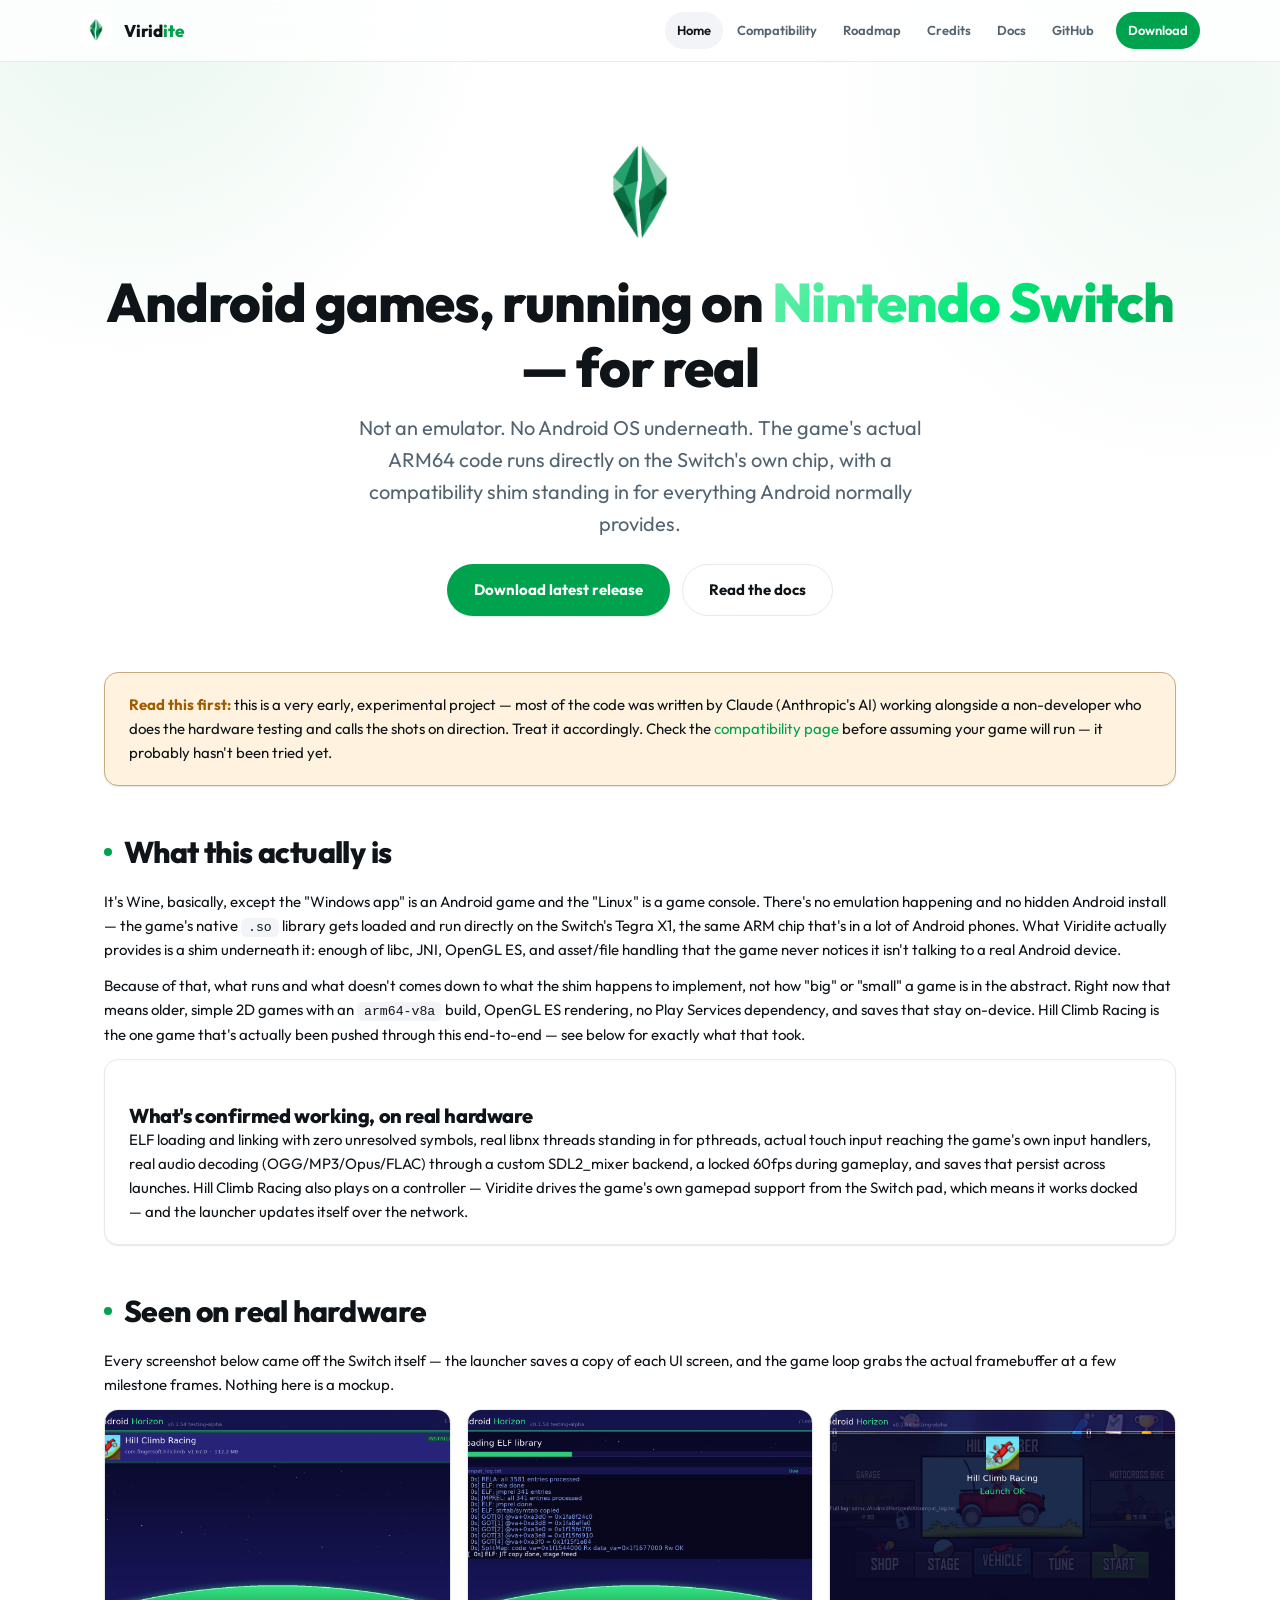
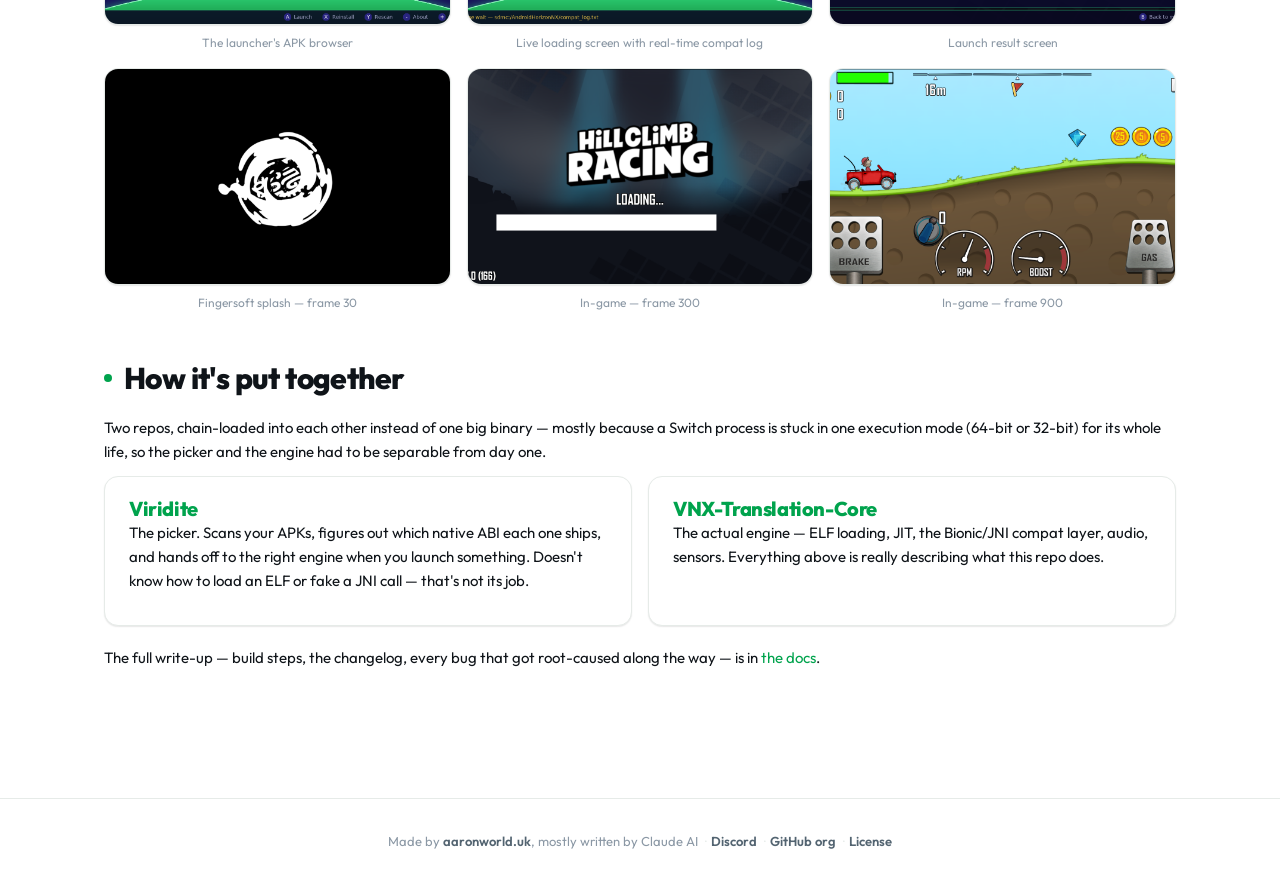
==== commit 42b86d83: "site: adopt the new Viridite mark Replaces the logo across every page and adds the icon sizes the ol" ====
--- a/index.html
+++ b/index.html
@@ -11,8 +11,10 @@
 <meta property="og:type" content="website">
 <meta name="twitter:card" content="summary_large_image">
 <link rel="canonical" href="https://viridite.aaronworld.uk/">
-<link rel="icon" href="assets/img/logo.svg">
-<link rel="stylesheet" href="assets/style.css?v=9">
+<link rel="icon" type="image/png" sizes="32x32" href="assets/img/favicon-32.png">
+<link rel="icon" type="image/svg+xml" href="assets/img/logo.svg">
+<link rel="apple-touch-icon" href="assets/img/apple-touch-icon.png">
+<link rel="stylesheet" href="assets/style.css?v=10">
 <script type="application/ld+json">
 {
   "@context": "https://schema.org",
@@ -32,7 +34,7 @@
 <body>
 <header class="site">
   <div class="wrap bar">
-    <img class="logo" src="assets/img/logo.svg" alt="">
+    <img class="logo" src="assets/img/logo-64.png" alt="" width="32" height="32">
     <span class="brand">Virid<span>ite</span></span>
     <button type="button" class="nav-toggle" id="nav-toggle" aria-controls="nav-menu" aria-label="Toggle navigation" aria-expanded="false">
       <svg viewBox="0 0 24 24" fill="none" stroke="currentColor" stroke-width="2" stroke-linecap="round"><line x1="3" y1="6" x2="21" y2="6"></line><line x1="3" y1="12" x2="21" y2="12"></line><line x1="3" y1="18" x2="21" y2="18"></line></svg>
@@ -53,7 +55,7 @@
   <div class="wrap">
 
     <div class="hero">
-      <img class="logo-lg" src="assets/img/logo.svg" alt="Viridite logo">
+      <img class="logo-lg" src="assets/img/logo-512.png" alt="Viridite logo" width="116" height="116">
       <h1>Android games, running on <span>Nintendo Switch</span> — for real</h1>
       <p class="tagline">Not an emulator. No Android OS underneath. The game's actual ARM64 code runs directly on the Switch's own chip, with a compatibility shim standing in for everything Android normally provides.</p>
       <div class="btn-row">
--- a/assets/style.css
+++ b/assets/style.css
@@ -117,10 +117,15 @@
   overflow-x: hidden;
 }
 
+/* Keep iOS Safari from inflating body text in landscape, and never let a long
+   unbroken token (a package id, a URL) push the layout wider than the screen. */
+html { -webkit-text-size-adjust: 100%; text-size-adjust: 100%; }
+
 body {
   font-family: var(--font-sans);
   line-height: 1.6;
   font-size: var(--fs-base);
+  overflow-wrap: break-word;
   -webkit-font-smoothing: antialiased;
   background-image:
     radial-gradient(620px circle at 10% 0%, color-mix(in srgb, var(--accent) 9%, transparent), transparent 60%),
@@ -187,7 +192,7 @@
 
 /* The gem logo is designed to sit on white — give it a white tile so it reads
    correctly on any header background (incl. dark mode). */
-header.site img.logo { width: 32px; height: 32px; border-radius: 9px; flex-shrink: 0; background: #fff; padding: 3px; }
+header.site img.logo { width: 32px; height: 32px; object-fit: contain; border-radius: 9px; flex-shrink: 0; background: #fff; padding: 3px; }
 
 header.site .brand {
   font-weight: 800;
@@ -273,6 +278,7 @@
 
 .hero img.logo-lg {
   width: 116px; height: 116px;
+  object-fit: contain;          /* mark is tall (0.58) — never stretch it to the box */
   display: block;
   margin: 0 auto var(--sp-5);   /* block img isn't centred by text-align — do it here */
   background: #fff;             /* logo is designed to sit on white */
@@ -517,7 +523,7 @@
   .hero { padding: var(--sp-10) 0 var(--sp-2); }
   section { margin: var(--sp-10) 0; }
   .compat-controls { flex-direction: column; align-items: stretch; }
-  .tabs { align-self: flex-start; }
+  .tabs, .compat-showfail { align-self: flex-start; }
   .docs-layout { grid-template-columns: 1fr; }
   .docs-sidebar { position: static; flex-direction: row; flex-wrap: wrap; max-height: none; margin-bottom: var(--sp-6); border-bottom: 1px solid var(--border); padding-bottom: var(--sp-4); }
   .docs-sidebar a { border-left: none; border-bottom: 2px solid transparent; }
@@ -528,11 +534,15 @@
   .wrap { padding: 0 var(--sp-4); }
   header.site .brand { font-size: var(--fs-base); }
   .hero { padding: var(--sp-8) 0 var(--sp-2); }
+  .hero img.logo-lg { width: 92px; height: 92px; margin-bottom: var(--sp-4); }
   .hero p.tagline { font-size: var(--fs-md); }
+  .btn-row { gap: var(--sp-2); }
   .btn { padding: 12px 20px; font-size: var(--fs-sm); }
   .card { padding: var(--sp-4) var(--sp-5); }
   section { margin: var(--sp-8) 0; }
   th, td { padding: var(--sp-3); }
+  /* Give the compat table a little more room before it needs to scroll. */
+  table { min-width: 520px; }
 }
 
 /* ═══════════════════════════ Credits reel ═══════════════════════════ */
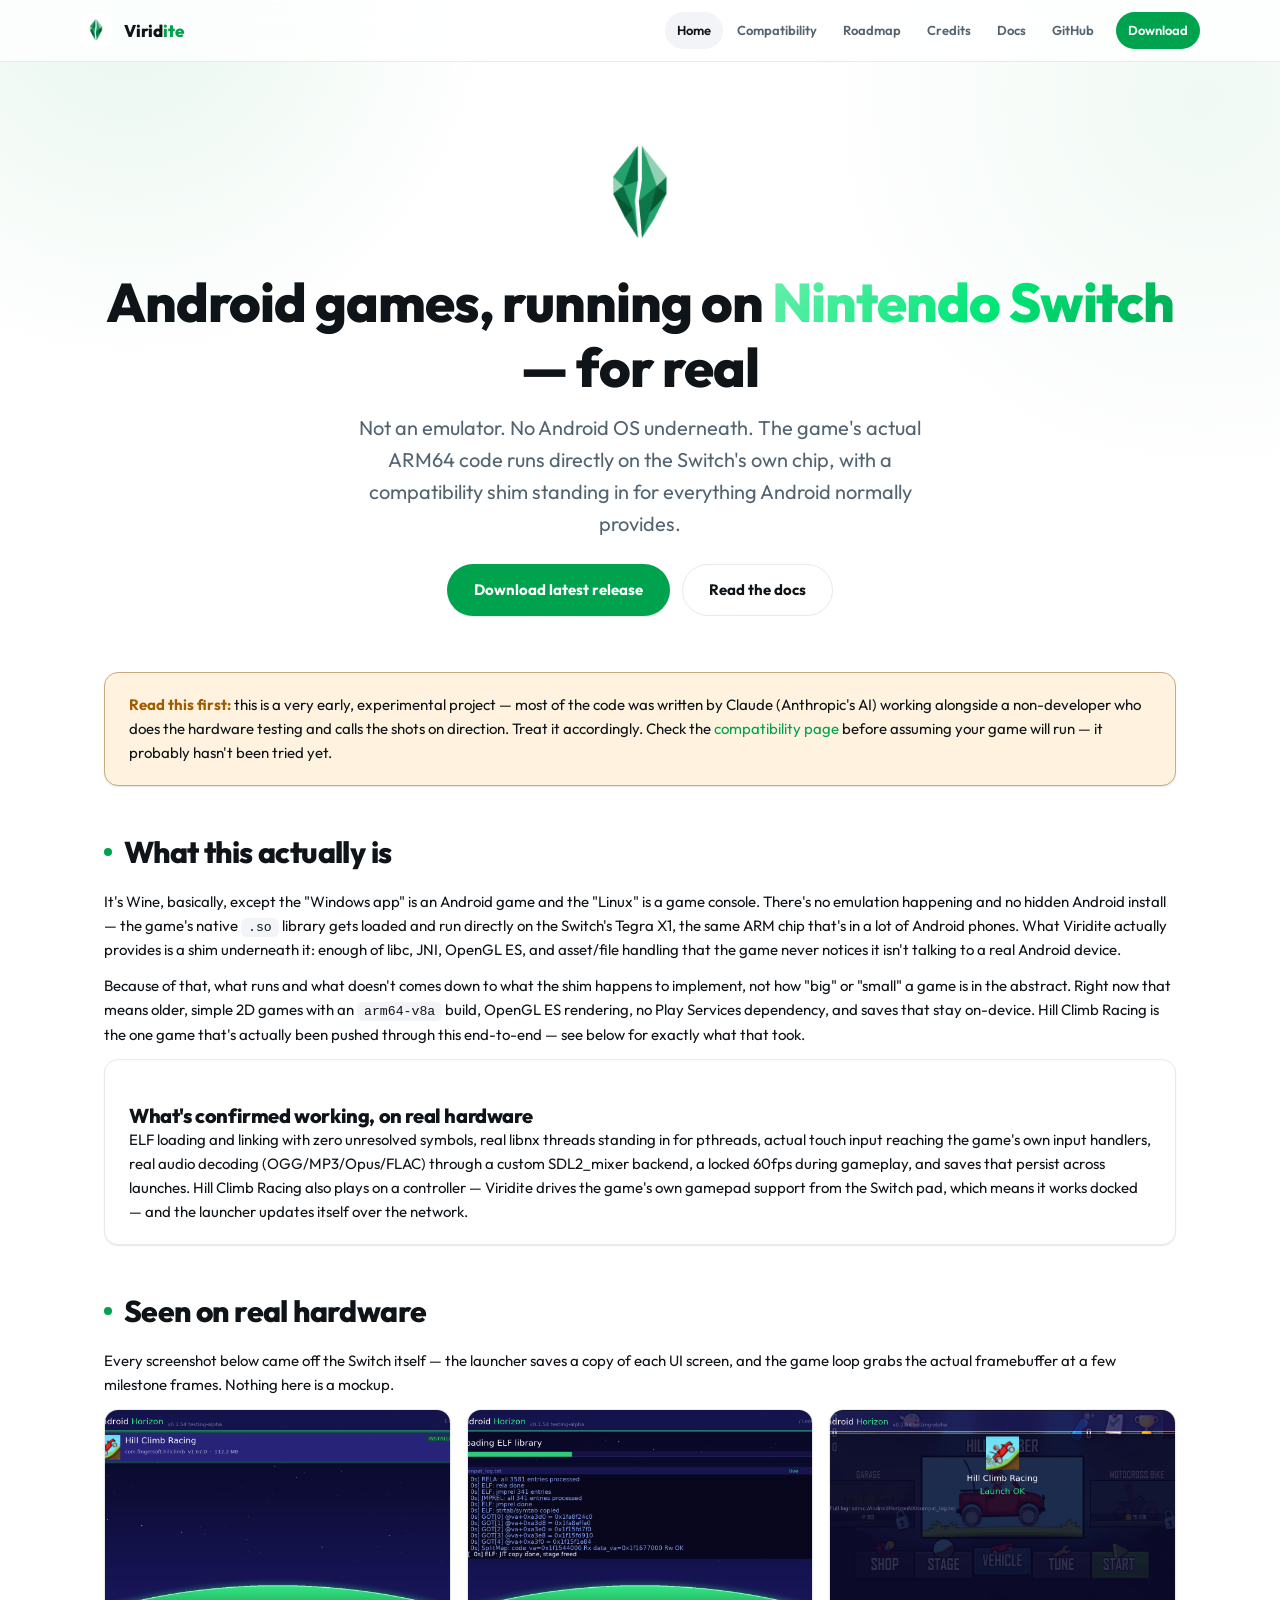
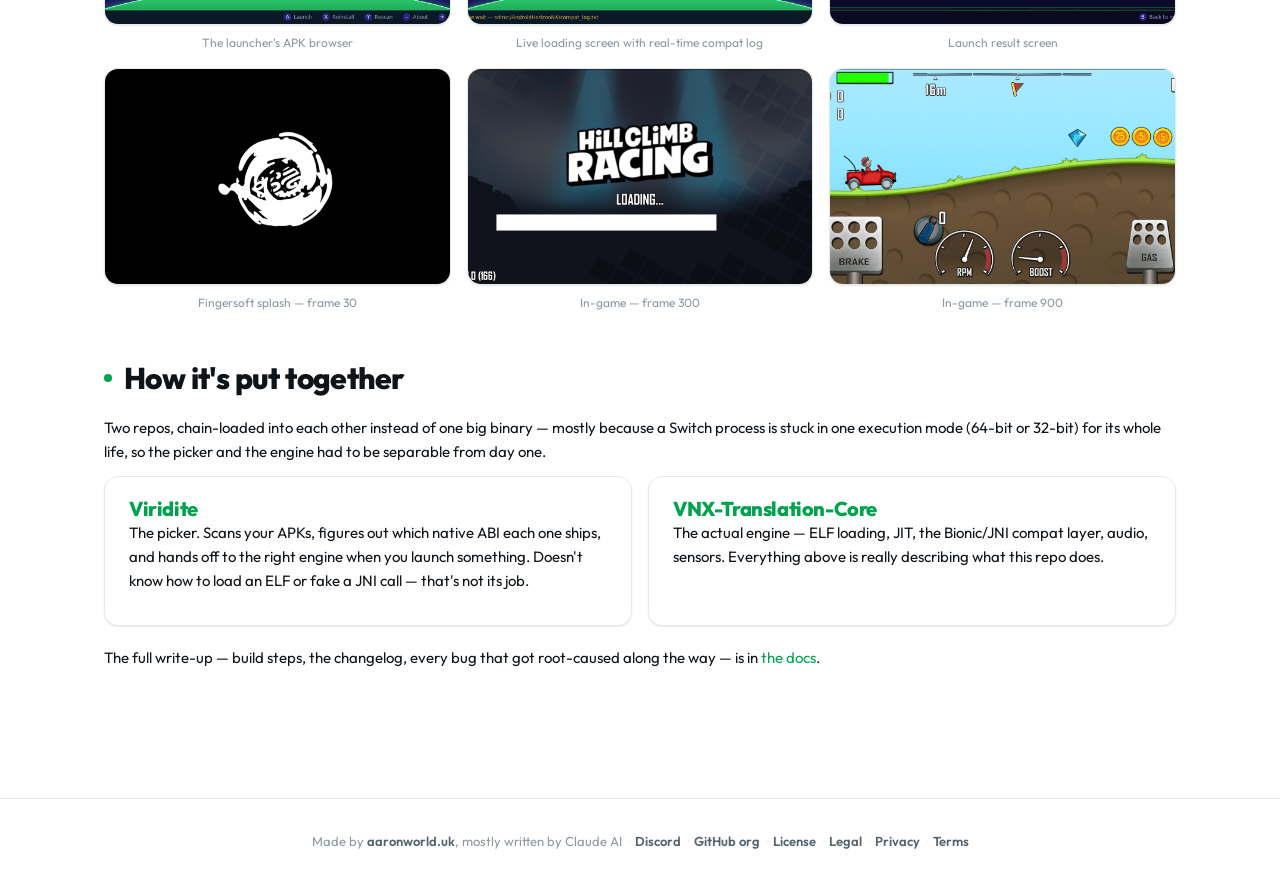
==== commit cbeed751: "Add the legal pages, and document forwarders and adding your own game The site had no privacy policy" ====
--- a/index.html
+++ b/index.html
@@ -13,6 +13,7 @@
 <link rel="canonical" href="https://viridite.aaronworld.uk/">
 <link rel="icon" type="image/png" sizes="32x32" href="assets/img/favicon-32.png">
 <link rel="icon" type="image/svg+xml" href="assets/img/logo.svg">
+<link rel="icon" href="favicon.ico" sizes="any">
 <link rel="apple-touch-icon" href="assets/img/apple-touch-icon.png">
 <link rel="stylesheet" href="assets/style.css?v=10">
 <script type="application/ld+json">
@@ -134,6 +135,9 @@
     <span class="dot">·</span><a href="https://discord.gg/EXpgrAJh">Discord<span id="discord-count"></span></a>
     <span class="dot">·</span><a href="https://github.com/Viridite">GitHub org</a>
     <span class="dot">·</span><a href="https://github.com/Viridite/Viridite/blob/main/LICENSE">License</a>
+    <span class="dot">·</span><a href="legal">Legal</a>
+    <span class="dot">·</span><a href="privacy">Privacy</a>
+    <span class="dot">·</span><a href="terms">Terms</a>
   </div>
 </footer>
 
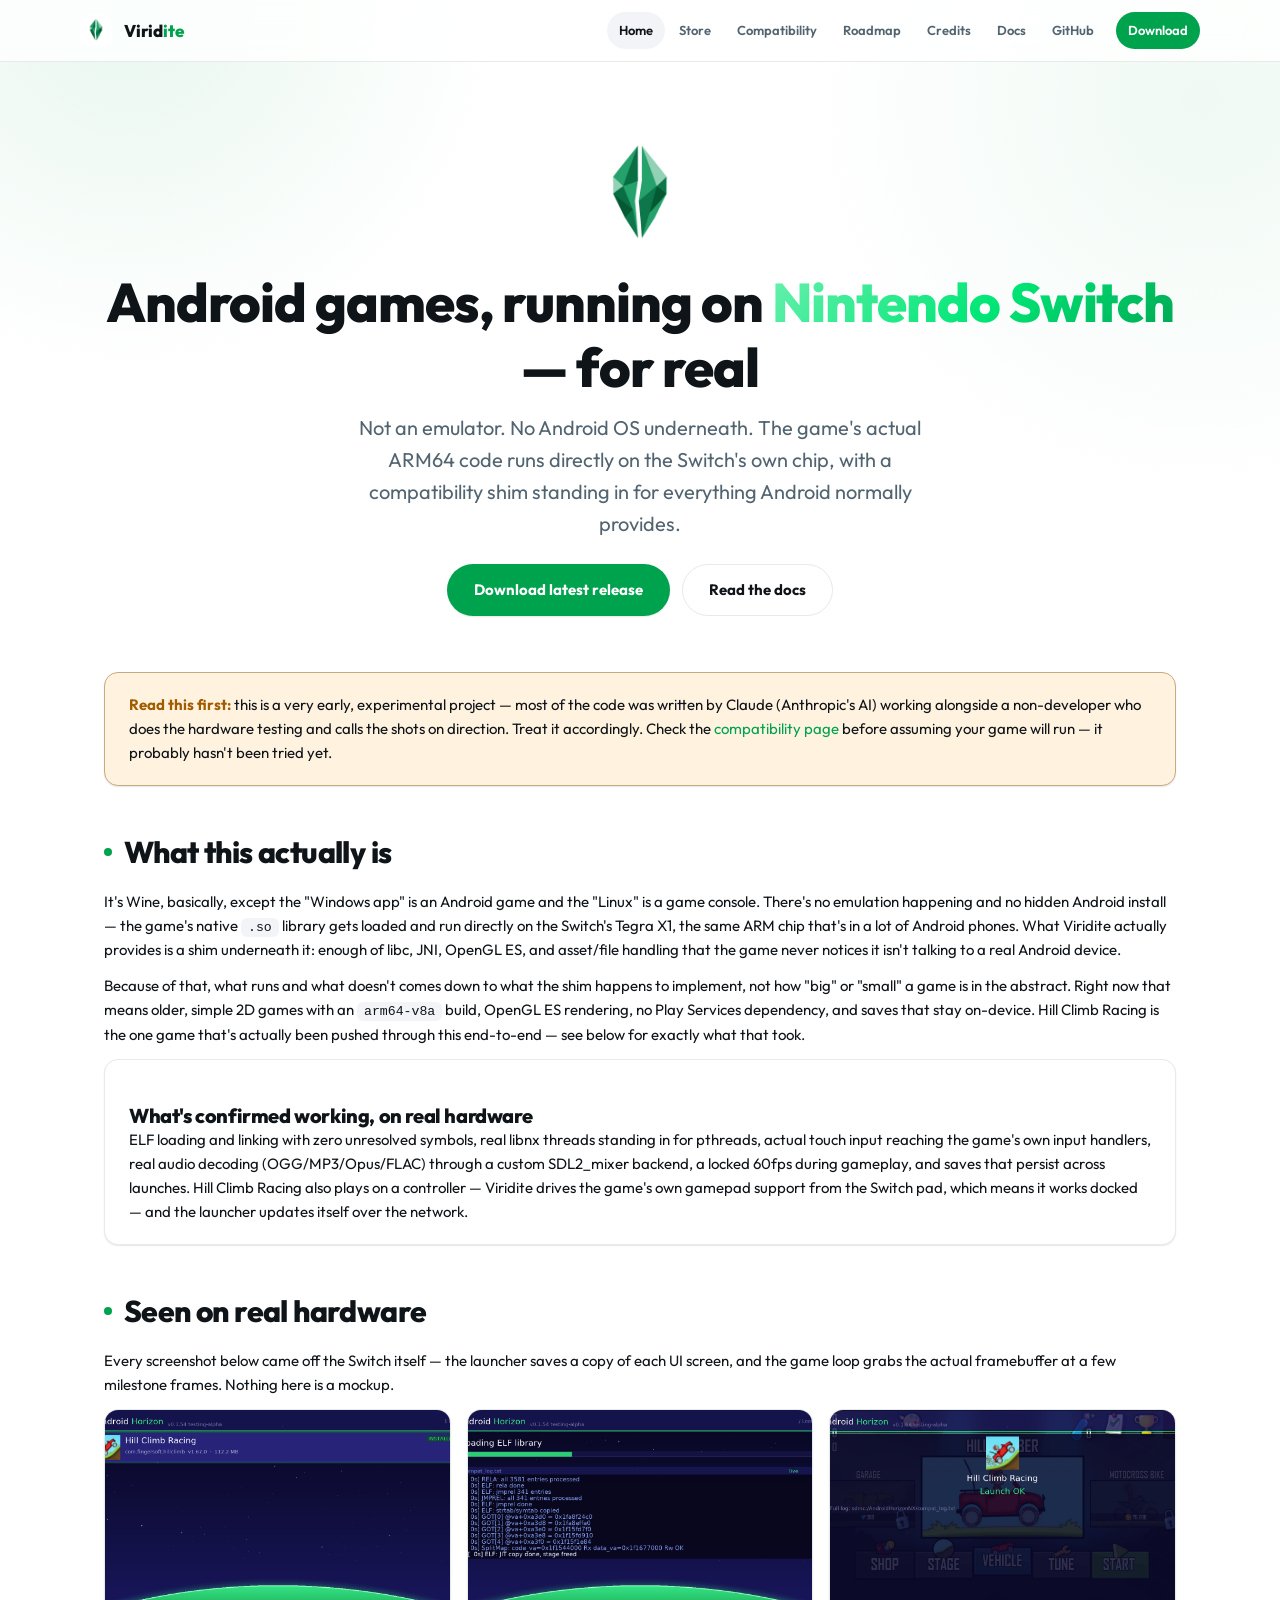
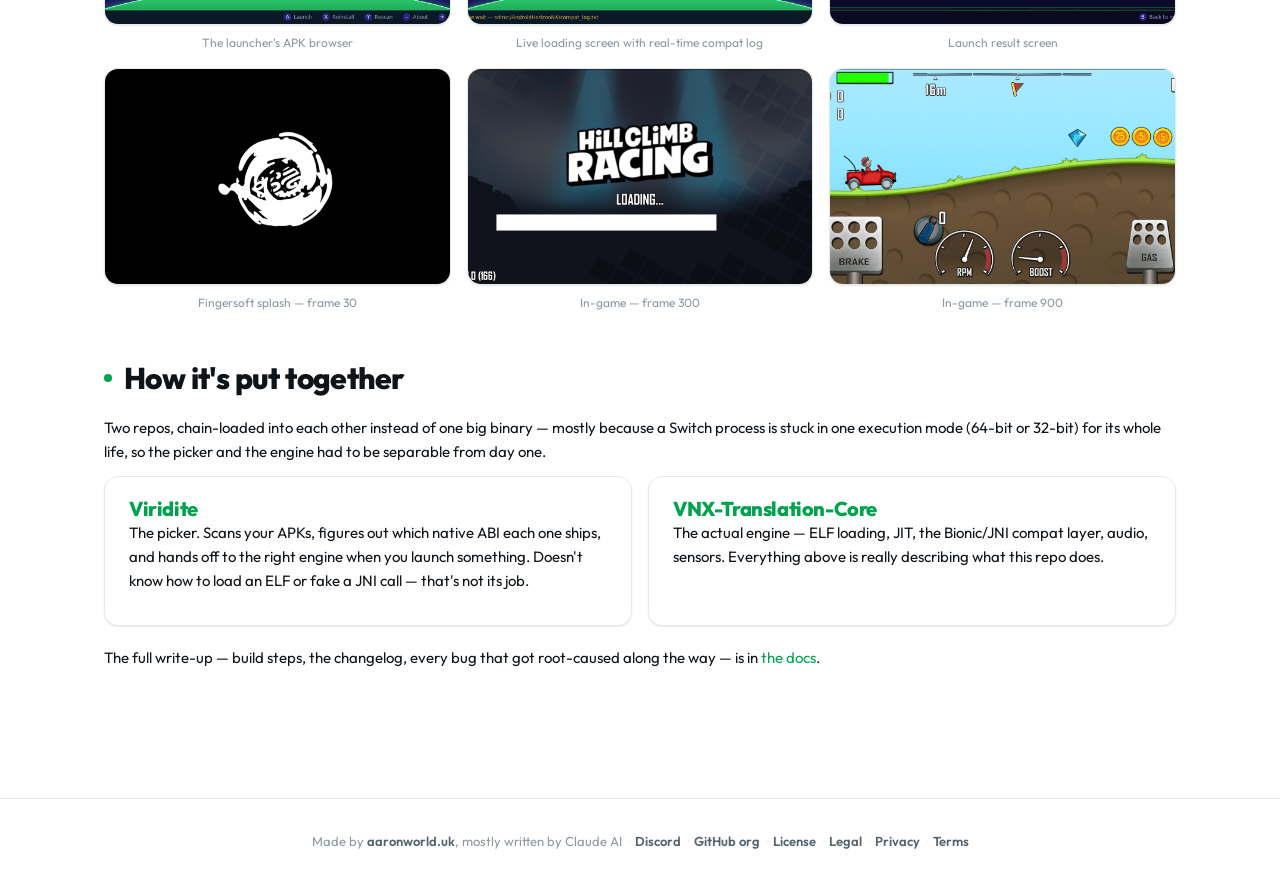
==== commit 0e1a6698: "site: a store that makes a forwarder without uploading anything Drop in an APK, get the .nro that pu" ====
--- a/index.html
+++ b/index.html
@@ -42,6 +42,7 @@
     </button>
     <nav class="site" id="nav-menu" aria-label="Main">
       <a href="/" class="active">Home</a>
+      <a href="store">Store</a>
       <a href="compatibility">Compatibility</a>
       <a href="roadmap">Roadmap</a>
       <a href="credits">Credits</a>
@@ -159,19 +160,7 @@
 })();
 </script>
 
-<script>
-(function () {
-  var ONLINE_THRESHOLD = 25;
-  fetch("https://discord.com/api/guilds/1523655566851969034/widget.json")
-    .then(function (r) { return r.ok ? r.json() : null; })
-    .then(function (data) {
-      if (data && typeof data.presence_count === "number" && data.presence_count >= ONLINE_THRESHOLD) {
-        document.getElementById("discord-count").textContent = " (" + data.presence_count + " online)";
-      }
-    })
-    .catch(function () {});
-})();
-</script>
+  <script src="assets/discord-link.js"></script>
 <script src="assets/latest-release.js"></script>
 </body>
 </html>
